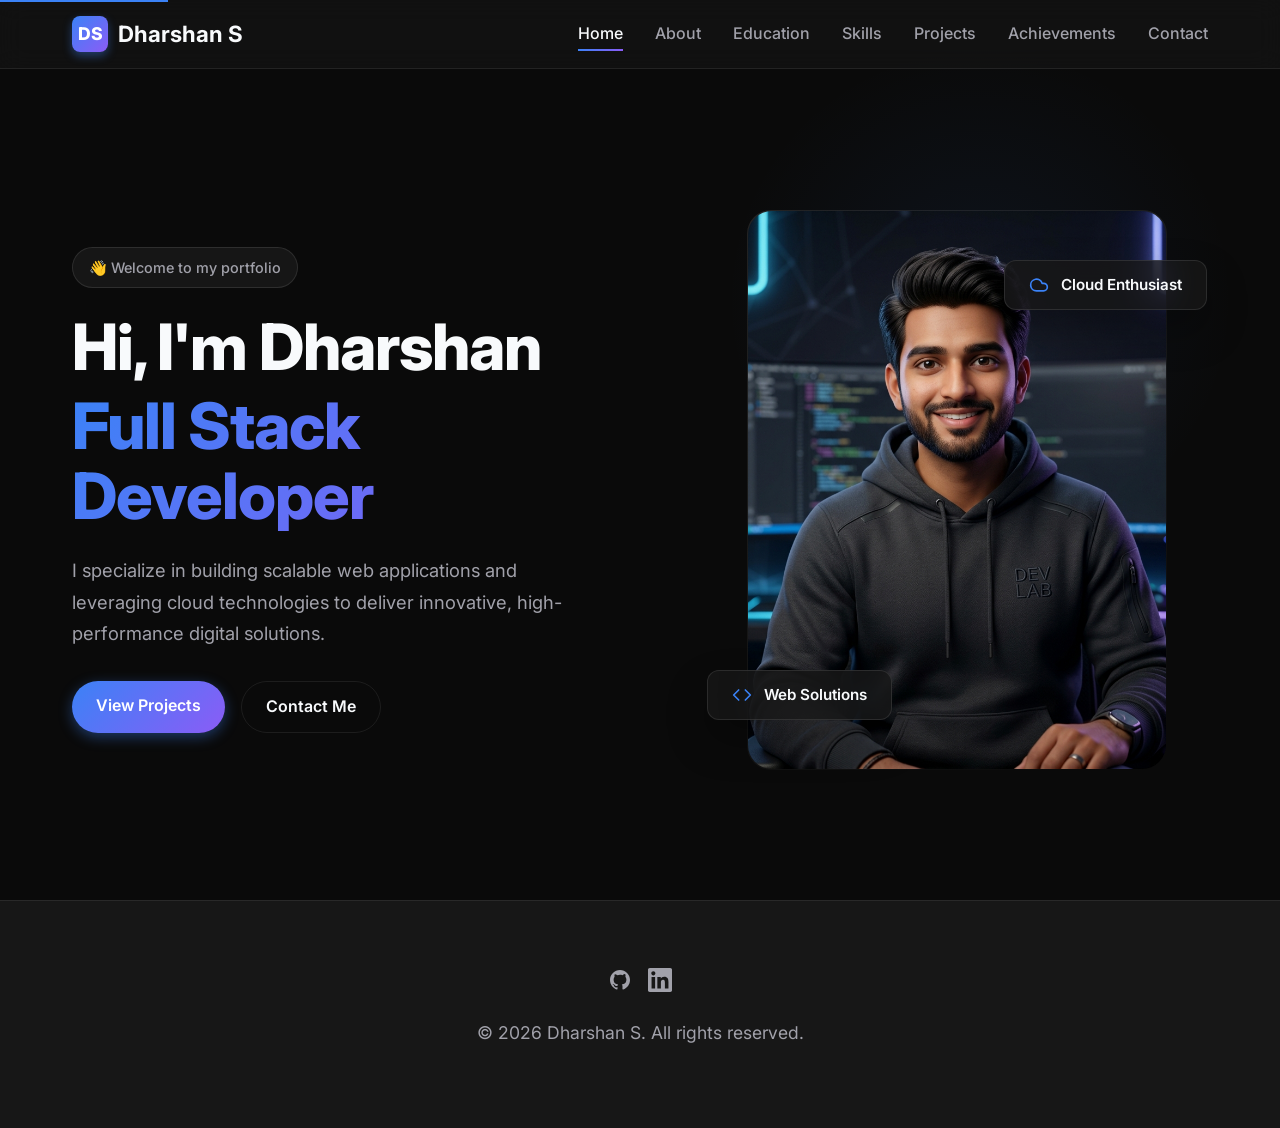
==== index.html @ 4e3e6ae3 "Initial commit - contact page fixed" ====
<!DOCTYPE html>
<html lang="en">
<head>
  <meta charset="UTF-8">
  <meta name="viewport" content="width=device-width, initial-scale=1.0">
  <title>Dharshan S | Full Stack Developer</title>
  <meta name="description" content="Portfolio of Dharshan S, an aspiring Full Stack Developer and Cloud Computing Enthusiast passionate about building scalable web applications.">
  <meta name="keywords" content="Dharshan S, Full Stack Developer, Cloud Computing, Portfolio, Web Developer">
  <meta property="og:title" content="Dharshan S - Full Stack Developer">
  <meta property="og:description" content="Portfolio of Dharshan S, an aspiring Full Stack Developer and Cloud Computing Enthusiast.">
  <meta property="og:type" content="website">
  <meta name="twitter:card" content="summary_large_image">
  <link rel="canonical" href="https://yourdomain.com/">
  
  <link rel="preconnect" href="https://fonts.googleapis.com">
  <link rel="preconnect" href="https://fonts.gstatic.com" crossorigin>
  <link href="https://fonts.googleapis.com/css2?family=Inter:wght@400;500;600;700;800&display=swap" rel="stylesheet">
  
  <link rel="stylesheet" href="css/variables.css">
  <link rel="stylesheet" href="css/global.css">
  <link rel="stylesheet" href="css/components.css">
  <link rel="stylesheet" href="css/animations.css">
  
  <script type="application/ld+json">
  {
    "@context": "https://schema.org/",
    "@type": "Person",
    "name": "Dharshan S",
    "jobTitle": "Aspiring Full Stack Developer",
    "url": "https://yourdomain.com"
  }
  </script>

  <style>
    /* Professional Clean Hero Layout */
    .hero-professional {
      min-height: 100vh;
      display: flex;
      align-items: center;
      padding-top: 80px;
      position: relative;
      overflow: hidden;
      background-color: var(--bg-primary);
    }

    /* Subtle background accent */
    .hero-bg-accent {
      position: absolute;
      top: 0; right: 0;
      width: 600px; height: 600px;
      background: radial-gradient(circle, rgba(59,130,246,0.08) 0%, transparent 60%);
      z-index: 0;
      pointer-events: none;
    }

    .hero-grid {
      display: grid;
      grid-template-columns: 1.1fr 1fr;
      gap: 80px;
      align-items: center;
      z-index: 1;
      position: relative;
    }

    /* Left Side: Text Content */
    .hero-text-content {
      max-width: 600px;
    }

    .greeting-badge {
      display: inline-flex;
      align-items: center;
      background: rgba(255, 255, 255, 0.05);
      border: 1px solid rgba(255, 255, 255, 0.1);
      padding: 8px 16px;
      border-radius: 100px;
      font-size: 0.9rem;
      font-weight: 500;
      color: var(--text-secondary);
      margin-bottom: 24px;
    }

    .main-title {
      font-size: clamp(2.5rem, 5vw, 4.2rem);
      font-weight: 800;
      line-height: 1.1;
      color: var(--text-primary);
      margin-bottom: 24px;
      letter-spacing: -1px;
    }

    .main-title .accent-text {
      display: block;
      background: var(--accent-gradient);
      -webkit-background-clip: text;
      -webkit-text-fill-color: transparent;
      margin-top: 8px;
    }

    .description {
      font-size: 1.15rem;
      color: var(--text-secondary);
      line-height: 1.7;
      margin-bottom: 32px;
      max-width: 520px;
    }

    .action-buttons {
      display: flex;
      gap: 16px;
    }

    /* Right Side: Image Content */
    .hero-image-content {
      position: relative;
      display: flex;
      justify-content: center;
      align-items: center;
    }

    .image-wrapper {
      position: relative;
      width: 100%;
      max-width: 420px;
      aspect-ratio: 3/4;
      border-radius: 24px;
      background: linear-gradient(145deg, rgba(255,255,255,0.1), rgba(0,0,0,0));
      padding: 1px; /* Gradient border hack */
    }

    .hero-profile-img {
      width: 100%;
      height: 100%;
      object-fit: cover;
      border-radius: 24px;
      background: var(--bg-tertiary);
    }

    /* Floating informative badges */
    .floating-badge {
      position: absolute;
      background: rgba(23, 23, 23, 0.8);
      backdrop-filter: blur(16px);
      -webkit-backdrop-filter: blur(16px);
      border: 1px solid rgba(255, 255, 255, 0.1);
      padding: 12px 24px;
      border-radius: 12px;
      display: flex;
      align-items: center;
      gap: 12px;
      font-weight: 600;
      font-size: 0.95rem;
      color: var(--text-primary);
      box-shadow: 0 20px 40px rgba(0,0,0,0.3);
      white-space: nowrap;
    }

    .floating-badge.top-right {
      top: 50px;
      right: -40px;
      animation: float 6s ease-in-out infinite;
    }

    .floating-badge.bottom-left {
      bottom: 50px;
      left: -40px;
      animation: float 6s ease-in-out infinite reverse;
    }

    .floating-badge svg {
      width: 20px; height: 20px;
      color: var(--accent-color);
    }

    @keyframes float {
      0%, 100% { transform: translateY(0); }
      50% { transform: translateY(-15px); }
    }

    @media (max-width: 992px) {
      .hero-grid {
        grid-template-columns: 1fr;
        text-align: center;
        gap: 60px;
        padding-top: 40px;
      }
      .hero-text-content {
        margin: 0 auto;
      }
      .description {
        margin: 0 auto 32px;
      }
      .action-buttons {
        justify-content: center;
      }
      .floating-badge.top-right { right: 10px; }
      .floating-badge.bottom-left { left: 10px; }
    }

    @media (max-width: 768px) {
      .action-buttons { flex-direction: column; }
      .action-buttons .btn { width: 100%; text-align: center; }
      .floating-badge { display: none; /* Hide on mobile to prevent clipping */ }
    }
  </style>
</head>
<body>

  <a href="#main-content" class="skip-link">Skip to main content</a>

  <header class="navbar">
    <div class="container">
      <a href="index.html" class="logo"><span class="logo-mark">DS</span> Dharshan S</a>
      
      <button class="mobile-menu-btn" aria-label="Toggle navigation" aria-expanded="false">
        ☰
      </button>

      <nav class="nav-links" aria-label="Primary navigation">
        <a href="index.html" class="active" aria-current="page">Home</a>
        <a href="about.html">About</a>
        <a href="education.html">Education</a>
        <a href="skills.html">Skills</a>
        <a href="projects.html">Projects</a>
        <a href="achievements.html">Achievements</a>
        <a href="contact.html">Contact</a>
      </nav>
    </div>
  </header>

  <main id="main-content">
    <section class="hero-professional">
      <div class="hero-bg-accent"></div>
      
      <div class="container hero-grid">
        
        <!-- Text Content -->
        <div class="hero-text-content reveal active">
          <span class="greeting-badge">👋 Welcome to my portfolio</span>
          
          <h1 class="main-title">
            Hi, I'm Dharshan
            <span class="accent-text">Full Stack Developer</span>
          </h1>
          
          <p class="description">
            I specialize in building scalable web applications and leveraging cloud technologies to deliver innovative, high-performance digital solutions.
          </p>
          
          <div class="action-buttons">
            <a href="projects.html" class="btn btn-primary">View Projects</a>
            <a href="contact.html" class="btn btn-outline">Contact Me</a>
          </div>
        </div>

        <!-- Image Content -->
        <div class="hero-image-content reveal delay-200 active">
          <div class="image-wrapper">
            <img src="assets/images/dharshan.png" alt="Dharshan S" class="hero-profile-img">
            
            <div class="floating-badge top-right">
              <svg viewBox="0 0 24 24" fill="none" stroke="currentColor" stroke-width="2" stroke-linecap="round" stroke-linejoin="round">
                <path d="M17.5 19H9a7 7 0 1 1 6.71-9h1.79a4.5 4.5 0 1 1 0 9Z"></path>
              </svg>
              Cloud Enthusiast
            </div>
            
            <div class="floating-badge bottom-left">
              <svg viewBox="0 0 24 24" fill="none" stroke="currentColor" stroke-width="2" stroke-linecap="round" stroke-linejoin="round">
                <polyline points="16 18 22 12 16 6"></polyline>
                <polyline points="8 6 2 12 8 18"></polyline>
              </svg>
              Web Solutions
            </div>
          </div>
        </div>

      </div>
    </section>
  </main>

  <footer class="footer">
    <div class="container footer-content">
      <div class="social-links">
        <a href="https://github.com/dharshansundaram28-png" target="_blank" rel="noopener noreferrer" aria-label="GitHub Profile">
          <svg width="24" height="24" viewBox="0 0 24 24" fill="currentColor" xmlns="http://www.w3.org/2000/svg">
            <path fill-rule="evenodd" clip-rule="evenodd" d="M12 2C6.477 2 2 6.477 2 12c0 4.42 2.865 8.166 6.839 9.489.5.092.682-.217.682-.482 0-.237-.008-.866-.013-1.7-2.782.603-3.369-1.34-3.369-1.34-.454-1.156-1.11-1.462-1.11-1.462-.908-.62.069-.608.069-.608 1.003.07 1.531 1.03 1.531 1.03.892 1.529 2.341 1.087 2.91.831.092-.646.35-1.086.636-1.336-2.22-.253-4.555-1.11-4.555-4.943 0-1.091.39-1.984 1.029-2.683-.103-.253-.446-1.27.098-2.647 0 0 .84-.269 2.75 1.025A9.578 9.578 0 0112 6.836c.85.004 1.705.114 2.504.336 1.909-1.294 2.747-1.025 2.747-1.025.546 1.377.203 2.394.1 2.647.64.699 1.028 1.592 1.028 2.683 0 3.842-2.339 4.687-4.566 4.935.359.309.678.919.678 1.852 0 1.336-.012 2.415-.012 2.743 0 .267.18.578.688.48C19.138 20.161 22 16.418 22 12c0-5.523-4.477-10-10-10z" />
          </svg>
        </a>
        <a href="https://linkedin.com/in/dharshan-s" target="_blank" rel="noopener noreferrer" aria-label="LinkedIn Profile">
          <svg width="24" height="24" viewBox="0 0 24 24" fill="currentColor" xmlns="http://www.w3.org/2000/svg">
            <path d="M20.447 20.452h-3.554v-5.569c0-1.328-.027-3.037-1.852-3.037-1.853 0-2.136 1.445-2.136 2.939v5.667H9.351V9h3.414v1.561h.046c.477-.9 1.637-1.85 3.37-1.85 3.601 0 4.267 2.37 4.267 5.455v6.286zM5.337 7.433c-1.144 0-2.063-.926-2.063-2.065 0-1.138.92-2.063 2.063-2.063 1.14 0 2.064.925 2.064 2.063 0 1.139-.924 2.065-2.064 2.065zm1.782 13.019H3.555V9h3.564v11.452zM22.225 0H1.771C.792 0 0 .774 0 1.729v20.542C0 23.227.792 24 1.771 24h20.451C23.2 24 24 23.227 24 22.271V1.729C24 .774 23.2 0 22.222 0h.003z"/>
          </svg>
        </a>
      </div>
      <p>&copy; 2026 Dharshan S. All rights reserved.</p>
    </div>
  </footer>

  <script src="js/main.js"></script>
</body>
</html>
---- css/variables.css ----
:root {
  /* Colors */
  --bg-primary: #0a0a0a;
  --bg-secondary: #171717;
  --bg-tertiary: #262626;
  --text-primary: #f8fafc;
  --text-secondary: #a1a1aa;
  
  /* Accents / Gradients */
  --accent-color: #3b82f6; /* Blue */
  --accent-gradient: linear-gradient(135deg, #3b82f6, #8b5cf6); /* Blue to Purple */
  
  /* Glassmorphism */
  --glass-bg: rgba(23, 23, 23, 0.6);
  --glass-border: rgba(255, 255, 255, 0.08);
  --glass-blur: blur(12px);

  /* Typography */
  --font-primary: 'Inter', system-ui, -apple-system, sans-serif;
  
  /* Spacing */
  --spacing-xs: 0.25rem;
  --spacing-sm: 0.5rem;
  --spacing-md: 1rem;
  --spacing-lg: 2rem;
  --spacing-xl: 4rem;
  --spacing-xxl: 8rem;

  /* Border Radius */
  --radius-sm: 4px;
  --radius-md: 8px;
  --radius-lg: 16px;
  --radius-full: 9999px;
  
  /* Transitions */
  --transition-fast: 0.2s ease;
  --transition-normal: 0.3s ease;
  --transition-slow: 0.5s ease;
}
---- css/global.css ----
*, *::before, *::after {
  box-sizing: border-box;
  margin: 0;
  padding: 0;
}

html {
  font-family: var(--font-primary);
  scroll-behavior: smooth;
  background-color: var(--bg-primary);
  color: var(--text-primary);
  line-height: 1.6;
}

body {
  min-height: 100vh;
  display: flex;
  flex-direction: column;
  overflow-x: hidden;
}

main {
  flex: 1;
  width: 100%;
}

h1, h2, h3, h4, h5, h6 {
  line-height: 1.2;
  font-weight: 700;
  margin-bottom: var(--spacing-sm);
  color: var(--text-primary);
}

h1 { font-size: 3rem; }
h2 { font-size: 2.5rem; }
h3 { font-size: 2rem; }

p {
  color: var(--text-secondary);
  margin-bottom: var(--spacing-md);
  font-size: 1.1rem;
}

a {
  color: var(--accent-color);
  text-decoration: none;
  transition: color var(--transition-fast);
}

a:hover, a:focus {
  color: #60a5fa;
  outline: none;
}

a:focus-visible, button:focus-visible, input:focus-visible, textarea:focus-visible {
  outline: 2px solid var(--accent-color);
  outline-offset: 4px;
}

img {
  max-width: 100%;
  height: auto;
  display: block;
}

ul {
  list-style: none;
}

.container {
  max-width: 1200px;
  margin: 0 auto;
  padding: 0 var(--spacing-lg);
  width: 100%;
}

.section {
  padding: var(--spacing-xl) 0;
}

.section-header {
  text-align: center;
  margin-bottom: var(--spacing-xl);
}

.section-header h2 {
  font-size: 2.5rem;
  background: var(--accent-gradient);
  -webkit-background-clip: text;
  -webkit-text-fill-color: transparent;
  display: inline-block;
}

.visually-hidden {
  position: absolute;
  width: 1px;
  height: 1px;
  padding: 0;
  margin: -1px;
  overflow: hidden;
  clip: rect(0, 0, 0, 0);
  border: 0;
}

/* Accessibility: Skip to main content */
.skip-link {
  position: absolute;
  top: -40px;
  left: 0;
  background: var(--accent-color);
  color: #fff;
  padding: 8px;
  z-index: 1000;
  transition: top 0.2s ease;
}

.skip-link:focus {
  top: 0;
}

/* Responsive typography */
@media (max-width: 768px) {
  h1 { font-size: 2.5rem; }
  h2 { font-size: 2rem; }
  h3 { font-size: 1.5rem; }
  .section { padding: var(--spacing-lg) 0; }
}
---- css/components.css ----
/* Navbar */
.navbar {
  position: fixed;
  top: 0;
  left: 0;
  width: 100%;
  padding: var(--spacing-md) 0;
  background: var(--glass-bg);
  backdrop-filter: var(--glass-blur);
  -webkit-backdrop-filter: var(--glass-blur);
  border-bottom: 1px solid var(--glass-border);
  z-index: 100;
  transition: padding var(--transition-fast);
}

.navbar .container {
  display: flex;
  justify-content: space-between;
  align-items: center;
}

.logo {
  display: flex;
  align-items: center;
  gap: 10px;
  font-size: 1.4rem;
  font-weight: 700;
  color: var(--text-primary);
  text-decoration: none;
}

.logo-mark {
  background: var(--accent-gradient);
  color: #fff;
  width: 36px;
  height: 36px;
  display: flex;
  align-items: center;
  justify-content: center;
  border-radius: 8px;
  font-size: 1.1rem;
  font-weight: 800;
  letter-spacing: 0;
  box-shadow: 0 4px 10px rgba(59, 130, 246, 0.4);
}

.nav-links {
  display: flex;
  gap: var(--spacing-lg);
}

.nav-links a {
  color: var(--text-secondary);
  font-weight: 500;
  position: relative;
}

.nav-links a::after {
  content: '';
  position: absolute;
  width: 0;
  height: 2px;
  bottom: -4px;
  left: 0;
  background: var(--accent-gradient);
  transition: width var(--transition-fast);
}

.nav-links a:hover,
.nav-links a.active {
  color: var(--text-primary);
}

.nav-links a:hover::after,
.nav-links a.active::after {
  width: 100%;
}

.mobile-menu-btn {
  display: none;
  background: none;
  border: none;
  color: var(--text-primary);
  font-size: 1.5rem;
  cursor: pointer;
}

/* Buttons */
.btn {
  display: inline-block;
  padding: 0.75rem 1.5rem;
  border-radius: var(--radius-full);
  font-weight: 600;
  text-align: center;
  cursor: pointer;
  transition: all var(--transition-fast);
  border: none;
  font-size: 1rem;
}

.btn-primary {
  background: var(--accent-gradient);
  color: #fff;
  box-shadow: 0 4px 14px rgba(59, 130, 246, 0.4);
}

.btn-primary:hover {
  transform: translateY(-2px);
  box-shadow: 0 6px 20px rgba(59, 130, 246, 0.6);
  color: #fff;
}

.btn-outline {
  background: transparent;
  color: var(--text-primary);
  border: 1px solid var(--glass-border);
}

.btn-outline:hover {
  background: var(--glass-bg);
  border-color: var(--text-secondary);
}

/* Cards */
.card {
  background: var(--bg-secondary);
  border: 1px solid var(--glass-border);
  border-radius: var(--radius-lg);
  padding: var(--spacing-lg);
  transition: transform var(--transition-normal), box-shadow var(--transition-normal);
}

.card:hover {
  transform: translateY(-5px);
  box-shadow: 0 10px 30px rgba(0, 0, 0, 0.5);
  border-color: rgba(255, 255, 255, 0.15);
}

/* Footer */
.footer {
  background: var(--bg-secondary);
  padding: var(--spacing-xl) 0;
  margin-top: auto;
  border-top: 1px solid var(--glass-border);
}

.footer-content {
  text-align: center;
}

.social-links {
  display: flex;
  justify-content: center;
  gap: var(--spacing-md);
  margin-bottom: var(--spacing-md);
}

.social-links a {
  font-size: 1.5rem;
  color: var(--text-secondary);
  transition: color var(--transition-fast), transform var(--transition-fast);
}

.social-links a:hover {
  color: var(--accent-color);
  transform: scale(1.1);
}

/* Responsive Navbar */
@media (max-width: 768px) {
  .mobile-menu-btn {
    display: block;
  }
  
  .nav-links {
    position: fixed;
    top: 70px;
    left: -100%;
    width: 100%;
    height: calc(100vh - 70px);
    background: var(--bg-primary);
    flex-direction: column;
    align-items: center;
    justify-content: center;
    gap: var(--spacing-xl);
    transition: left var(--transition-normal);
  }
  
  .nav-links.active {
    left: 0;
  }
}
---- css/animations.css ----
/* Keyframes for reveal animations */
@keyframes fadeInUp {
  from {
    opacity: 0;
    transform: translateY(30px);
  }
  to {
    opacity: 1;
    transform: translateY(0);
  }
}

@keyframes fadeInLeft {
  from {
    opacity: 0;
    transform: translateX(-30px);
  }
  to {
    opacity: 1;
    transform: translateX(0);
  }
}

@keyframes fadeInRight {
  from {
    opacity: 0;
    transform: translateX(30px);
  }
  to {
    opacity: 1;
    transform: translateX(0);
  }
}

@keyframes scaleIn {
  from {
    opacity: 0;
    transform: scale(0.9);
  }
  to {
    opacity: 1;
    transform: scale(1);
  }
}

/* Animation utility classes to be triggered by JS IntersectionObserver */
.reveal {
  opacity: 0;
  visibility: hidden;
}

.reveal.active {
  visibility: visible;
  animation: fadeInUp 0.8s cubic-bezier(0.16, 1, 0.3, 1) forwards;
}

.reveal-left.active {
  visibility: visible;
  animation: fadeInLeft 0.8s cubic-bezier(0.16, 1, 0.3, 1) forwards;
}

.reveal-right.active {
  visibility: visible;
  animation: fadeInRight 0.8s cubic-bezier(0.16, 1, 0.3, 1) forwards;
}

.reveal-scale.active {
  visibility: visible;
  animation: scaleIn 0.8s cubic-bezier(0.16, 1, 0.3, 1) forwards;
}

/* Delay modifiers */
.delay-100.active { animation-delay: 100ms; }
.delay-200.active { animation-delay: 200ms; }
.delay-300.active { animation-delay: 300ms; }
.delay-400.active { animation-delay: 400ms; }

/* Continuous animations */
@keyframes float {
  0% { transform: translateY(0px); }
  50% { transform: translateY(-10px); }
  100% { transform: translateY(0px); }
}

.floating {
  animation: float 4s ease-in-out infinite;
}

@keyframes pulse-glow {
  0% { box-shadow: 0 0 0 0 rgba(59, 130, 246, 0.4); }
  70% { box-shadow: 0 0 0 15px rgba(59, 130, 246, 0); }
  100% { box-shadow: 0 0 0 0 rgba(59, 130, 246, 0); }
}
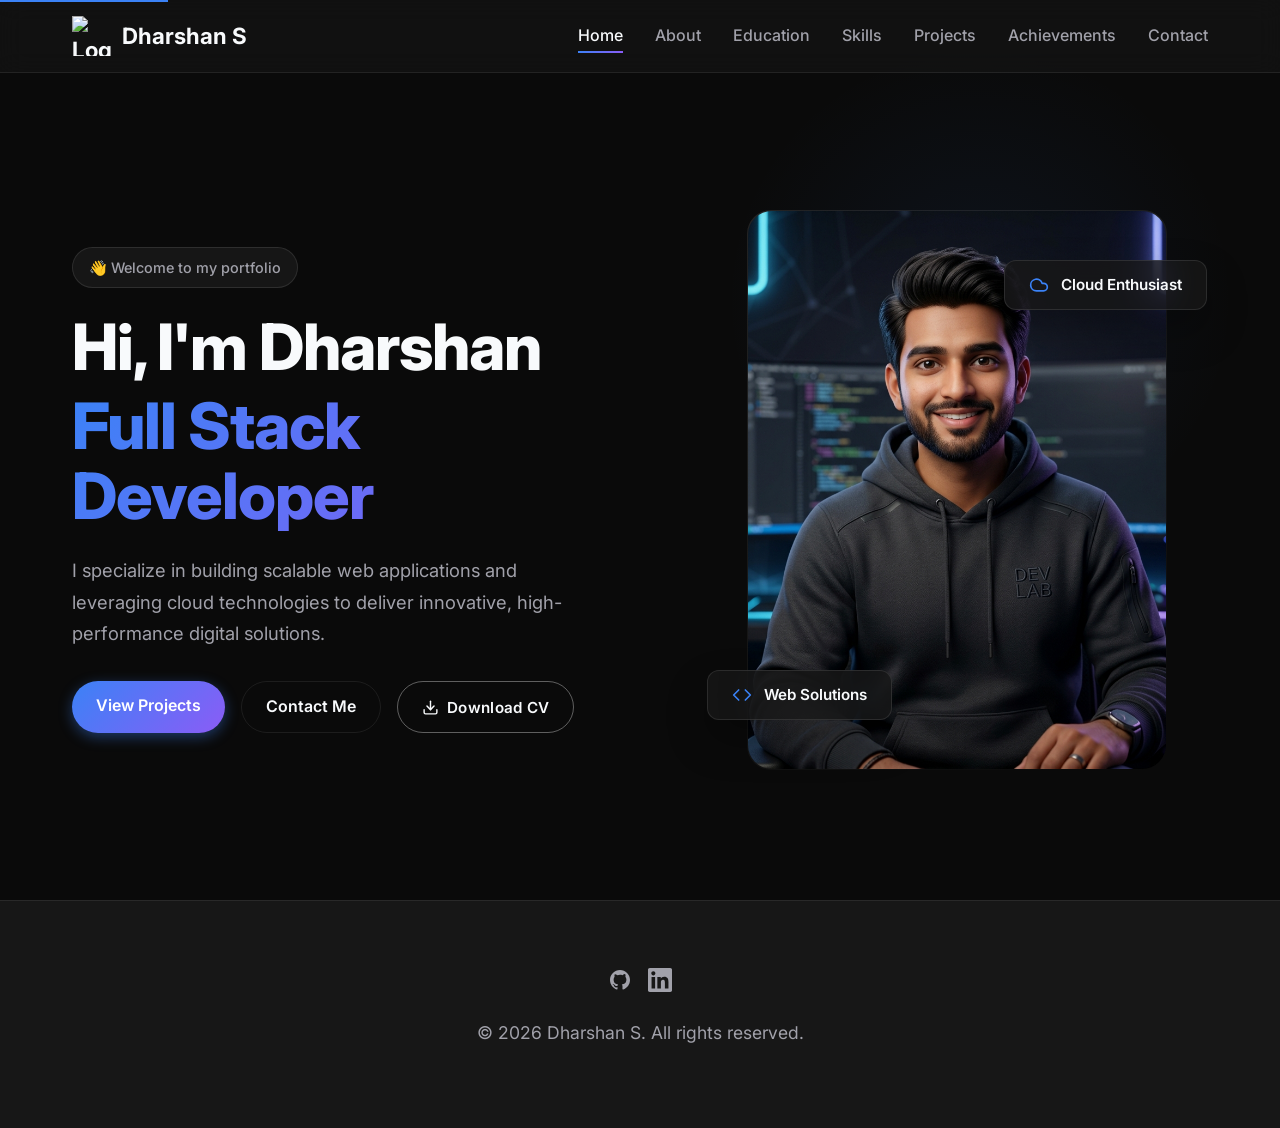
==== commit 0420b4e9: "Updated project files and styles" ====
--- a/index.html
+++ b/index.html
@@ -1,26 +1,29 @@
 <!DOCTYPE html>
 <html lang="en">
+
 <head>
   <meta charset="UTF-8">
   <meta name="viewport" content="width=device-width, initial-scale=1.0">
   <title>Dharshan S | Full Stack Developer</title>
-  <meta name="description" content="Portfolio of Dharshan S, an aspiring Full Stack Developer and Cloud Computing Enthusiast passionate about building scalable web applications.">
+  <meta name="description"
+    content="Portfolio of Dharshan S, an aspiring Full Stack Developer and Cloud Computing Enthusiast passionate about building scalable web applications.">
   <meta name="keywords" content="Dharshan S, Full Stack Developer, Cloud Computing, Portfolio, Web Developer">
   <meta property="og:title" content="Dharshan S - Full Stack Developer">
-  <meta property="og:description" content="Portfolio of Dharshan S, an aspiring Full Stack Developer and Cloud Computing Enthusiast.">
+  <meta property="og:description"
+    content="Portfolio of Dharshan S, an aspiring Full Stack Developer and Cloud Computing Enthusiast.">
   <meta property="og:type" content="website">
   <meta name="twitter:card" content="summary_large_image">
   <link rel="canonical" href="https://yourdomain.com/">
-  
+
   <link rel="preconnect" href="https://fonts.googleapis.com">
   <link rel="preconnect" href="https://fonts.gstatic.com" crossorigin>
   <link href="https://fonts.googleapis.com/css2?family=Inter:wght@400;500;600;700;800&display=swap" rel="stylesheet">
-  
+
   <link rel="stylesheet" href="css/variables.css">
   <link rel="stylesheet" href="css/global.css">
   <link rel="stylesheet" href="css/components.css">
   <link rel="stylesheet" href="css/animations.css">
-  
+
   <script type="application/ld+json">
   {
     "@context": "https://schema.org/",
@@ -46,9 +49,11 @@
     /* Subtle background accent */
     .hero-bg-accent {
       position: absolute;
-      top: 0; right: 0;
-      width: 600px; height: 600px;
-      background: radial-gradient(circle, rgba(59,130,246,0.08) 0%, transparent 60%);
+      top: 0;
+      right: 0;
+      width: 600px;
+      height: 600px;
+      background: radial-gradient(circle, rgba(59, 130, 246, 0.08) 0%, transparent 60%);
       z-index: 0;
       pointer-events: none;
     }
@@ -108,6 +113,43 @@
     .action-buttons {
       display: flex;
       gap: 16px;
+      flex-wrap: wrap;
+    }
+
+    .btn-download {
+      display: inline-flex;
+      align-items: center;
+      gap: 8px;
+      padding: 12px 24px;
+      background: transparent;
+      border: 1.5px solid rgba(255, 255, 255, 0.35);
+      border-radius: 100px;
+      color: var(--text-primary);
+      font-family: var(--font-primary);
+      font-size: 0.95rem;
+      font-weight: 600;
+      text-decoration: none;
+      cursor: pointer;
+      transition: all 0.3s ease;
+      letter-spacing: 0.3px;
+    }
+
+    .btn-download:hover {
+      background: rgba(255, 255, 255, 0.08);
+      border-color: rgba(255, 255, 255, 0.7);
+      transform: translateY(-2px);
+      box-shadow: 0 8px 24px rgba(0, 0, 0, 0.3);
+    }
+
+    .btn-download svg {
+      width: 17px;
+      height: 17px;
+      flex-shrink: 0;
+      transition: transform 0.3s ease;
+    }
+
+    .btn-download:hover svg {
+      transform: translateY(2px);
     }
 
     /* Right Side: Image Content */
@@ -124,8 +166,9 @@
       max-width: 420px;
       aspect-ratio: 3/4;
       border-radius: 24px;
-      background: linear-gradient(145deg, rgba(255,255,255,0.1), rgba(0,0,0,0));
-      padding: 1px; /* Gradient border hack */
+      background: linear-gradient(145deg, rgba(255, 255, 255, 0.1), rgba(0, 0, 0, 0));
+      padding: 1px;
+      /* Gradient border hack */
     }
 
     .hero-profile-img {
@@ -151,7 +194,7 @@
       font-weight: 600;
       font-size: 0.95rem;
       color: var(--text-primary);
-      box-shadow: 0 20px 40px rgba(0,0,0,0.3);
+      box-shadow: 0 20px 40px rgba(0, 0, 0, 0.3);
       white-space: nowrap;
     }
 
@@ -168,13 +211,21 @@
     }
 
     .floating-badge svg {
-      width: 20px; height: 20px;
+      width: 20px;
+      height: 20px;
       color: var(--accent-color);
     }
 
     @keyframes float {
-      0%, 100% { transform: translateY(0); }
-      50% { transform: translateY(-15px); }
+
+      0%,
+      100% {
+        transform: translateY(0);
+      }
+
+      50% {
+        transform: translateY(-15px);
+      }
     }
 
     @media (max-width: 992px) {
@@ -184,34 +235,56 @@
         gap: 60px;
         padding-top: 40px;
       }
+
       .hero-text-content {
         margin: 0 auto;
       }
+
       .description {
         margin: 0 auto 32px;
       }
+
       .action-buttons {
         justify-content: center;
       }
-      .floating-badge.top-right { right: 10px; }
-      .floating-badge.bottom-left { left: 10px; }
+
+      .floating-badge.top-right {
+        right: 10px;
+      }
+
+      .floating-badge.bottom-left {
+        left: 10px;
+      }
     }
 
     @media (max-width: 768px) {
-      .action-buttons { flex-direction: column; }
-      .action-buttons .btn { width: 100%; text-align: center; }
-      .floating-badge { display: none; /* Hide on mobile to prevent clipping */ }
+      .action-buttons {
+        flex-direction: column;
+      }
+
+      .action-buttons .btn {
+        width: 100%;
+        text-align: center;
+      }
+
+      .floating-badge {
+        display: none;
+        /* Hide on mobile to prevent clipping */
+      }
     }
   </style>
 </head>
+
 <body>
 
   <a href="#main-content" class="skip-link">Skip to main content</a>
 
   <header class="navbar">
     <div class="container">
-      <a href="index.html" class="logo"><span class="logo-mark">DS</span> Dharshan S</a>
-      
+      <a href="index.html" class="logo"><img
+          src="https://static.vecteezy.com/system/resources/previews/019/514/643/original/letter-d-logo-design-for-business-and-company-identity-with-luxury-concept-free-vector.jpg"
+          style="width: 40px; height: 40px;" alt="Logo">Dharshan S</a>
+
       <button class="mobile-menu-btn" aria-label="Toggle navigation" aria-expanded="false">
         ☰
       </button>
@@ -231,25 +304,35 @@
   <main id="main-content">
     <section class="hero-professional">
       <div class="hero-bg-accent"></div>
-      
+
       <div class="container hero-grid">
-        
+
         <!-- Text Content -->
         <div class="hero-text-content reveal active">
           <span class="greeting-badge">👋 Welcome to my portfolio</span>
-          
+
           <h1 class="main-title">
             Hi, I'm Dharshan
             <span class="accent-text">Full Stack Developer</span>
           </h1>
-          
+
           <p class="description">
-            I specialize in building scalable web applications and leveraging cloud technologies to deliver innovative, high-performance digital solutions.
+            I specialize in building scalable web applications and leveraging cloud technologies to deliver innovative,
+            high-performance digital solutions.
           </p>
-          
-          <div class="action-buttons">
+
+          <div class="action-buttons" style="margin-top: 20px;">
             <a href="projects.html" class="btn btn-primary">View Projects</a>
             <a href="contact.html" class="btn btn-outline">Contact Me</a>
+            <button onclick="forceDownloadResume()" class="btn-download" id="download-resume-home">
+              <svg viewBox="0 0 24 24" fill="none" stroke="currentColor" stroke-width="2" stroke-linecap="round"
+                stroke-linejoin="round">
+                <path d="M21 15v4a2 2 0 0 1-2 2H5a2 2 0 0 1-2-2v-4" />
+                <polyline points="7 10 12 15 17 10" />
+                <line x1="12" y1="15" x2="12" y2="3" />
+              </svg>
+              Download CV
+            </button>
           </div>
         </div>
 
@@ -257,16 +340,18 @@
         <div class="hero-image-content reveal delay-200 active">
           <div class="image-wrapper">
             <img src="assets/images/dharshan.png" alt="Dharshan S" class="hero-profile-img">
-            
+
             <div class="floating-badge top-right">
-              <svg viewBox="0 0 24 24" fill="none" stroke="currentColor" stroke-width="2" stroke-linecap="round" stroke-linejoin="round">
+              <svg viewBox="0 0 24 24" fill="none" stroke="currentColor" stroke-width="2" stroke-linecap="round"
+                stroke-linejoin="round">
                 <path d="M17.5 19H9a7 7 0 1 1 6.71-9h1.79a4.5 4.5 0 1 1 0 9Z"></path>
               </svg>
               Cloud Enthusiast
             </div>
-            
+
             <div class="floating-badge bottom-left">
-              <svg viewBox="0 0 24 24" fill="none" stroke="currentColor" stroke-width="2" stroke-linecap="round" stroke-linejoin="round">
+              <svg viewBox="0 0 24 24" fill="none" stroke="currentColor" stroke-width="2" stroke-linecap="round"
+                stroke-linejoin="round">
                 <polyline points="16 18 22 12 16 6"></polyline>
                 <polyline points="8 6 2 12 8 18"></polyline>
               </svg>
@@ -282,14 +367,18 @@
   <footer class="footer">
     <div class="container footer-content">
       <div class="social-links">
-        <a href="https://github.com/dharshansundaram28-png" target="_blank" rel="noopener noreferrer" aria-label="GitHub Profile">
+        <a href="https://github.com/dharshansundaram28-png" target="_blank" rel="noopener noreferrer"
+          aria-label="GitHub Profile">
           <svg width="24" height="24" viewBox="0 0 24 24" fill="currentColor" xmlns="http://www.w3.org/2000/svg">
-            <path fill-rule="evenodd" clip-rule="evenodd" d="M12 2C6.477 2 2 6.477 2 12c0 4.42 2.865 8.166 6.839 9.489.5.092.682-.217.682-.482 0-.237-.008-.866-.013-1.7-2.782.603-3.369-1.34-3.369-1.34-.454-1.156-1.11-1.462-1.11-1.462-.908-.62.069-.608.069-.608 1.003.07 1.531 1.03 1.531 1.03.892 1.529 2.341 1.087 2.91.831.092-.646.35-1.086.636-1.336-2.22-.253-4.555-1.11-4.555-4.943 0-1.091.39-1.984 1.029-2.683-.103-.253-.446-1.27.098-2.647 0 0 .84-.269 2.75 1.025A9.578 9.578 0 0112 6.836c.85.004 1.705.114 2.504.336 1.909-1.294 2.747-1.025 2.747-1.025.546 1.377.203 2.394.1 2.647.64.699 1.028 1.592 1.028 2.683 0 3.842-2.339 4.687-4.566 4.935.359.309.678.919.678 1.852 0 1.336-.012 2.415-.012 2.743 0 .267.18.578.688.48C19.138 20.161 22 16.418 22 12c0-5.523-4.477-10-10-10z" />
+            <path fill-rule="evenodd" clip-rule="evenodd"
+              d="M12 2C6.477 2 2 6.477 2 12c0 4.42 2.865 8.166 6.839 9.489.5.092.682-.217.682-.482 0-.237-.008-.866-.013-1.7-2.782.603-3.369-1.34-3.369-1.34-.454-1.156-1.11-1.462-1.11-1.462-.908-.62.069-.608.069-.608 1.003.07 1.531 1.03 1.531 1.03.892 1.529 2.341 1.087 2.91.831.092-.646.35-1.086.636-1.336-2.22-.253-4.555-1.11-4.555-4.943 0-1.091.39-1.984 1.029-2.683-.103-.253-.446-1.27.098-2.647 0 0 .84-.269 2.75 1.025A9.578 9.578 0 0112 6.836c.85.004 1.705.114 2.504.336 1.909-1.294 2.747-1.025 2.747-1.025.546 1.377.203 2.394.1 2.647.64.699 1.028 1.592 1.028 2.683 0 3.842-2.339 4.687-4.566 4.935.359.309.678.919.678 1.852 0 1.336-.012 2.415-.012 2.743 0 .267.18.578.688.48C19.138 20.161 22 16.418 22 12c0-5.523-4.477-10-10-10z" />
           </svg>
         </a>
-        <a href="https://linkedin.com/in/dharshan-s" target="_blank" rel="noopener noreferrer" aria-label="LinkedIn Profile">
+        <a href="https://linkedin.com/in/dharshan-s" target="_blank" rel="noopener noreferrer"
+          aria-label="LinkedIn Profile">
           <svg width="24" height="24" viewBox="0 0 24 24" fill="currentColor" xmlns="http://www.w3.org/2000/svg">
-            <path d="M20.447 20.452h-3.554v-5.569c0-1.328-.027-3.037-1.852-3.037-1.853 0-2.136 1.445-2.136 2.939v5.667H9.351V9h3.414v1.561h.046c.477-.9 1.637-1.85 3.37-1.85 3.601 0 4.267 2.37 4.267 5.455v6.286zM5.337 7.433c-1.144 0-2.063-.926-2.063-2.065 0-1.138.92-2.063 2.063-2.063 1.14 0 2.064.925 2.064 2.063 0 1.139-.924 2.065-2.064 2.065zm1.782 13.019H3.555V9h3.564v11.452zM22.225 0H1.771C.792 0 0 .774 0 1.729v20.542C0 23.227.792 24 1.771 24h20.451C23.2 24 24 23.227 24 22.271V1.729C24 .774 23.2 0 22.222 0h.003z"/>
+            <path
+              d="M20.447 20.452h-3.554v-5.569c0-1.328-.027-3.037-1.852-3.037-1.853 0-2.136 1.445-2.136 2.939v5.667H9.351V9h3.414v1.561h.046c.477-.9 1.637-1.85 3.37-1.85 3.601 0 4.267 2.37 4.267 5.455v6.286zM5.337 7.433c-1.144 0-2.063-.926-2.063-2.065 0-1.138.92-2.063 2.063-2.063 1.14 0 2.064.925 2.064 2.063 0 1.139-.924 2.065-2.064 2.065zm1.782 13.019H3.555V9h3.564v11.452zM22.225 0H1.771C.792 0 0 .774 0 1.729v20.542C0 23.227.792 24 1.771 24h20.451C23.2 24 24 23.227 24 22.271V1.729C24 .774 23.2 0 22.222 0h.003z" />
           </svg>
         </a>
       </div>
@@ -298,5 +387,29 @@
   </footer>
 
   <script src="js/main.js"></script>
+  <script src="js/resume-data.js"></script>
+  <script>
+    function forceDownloadResume() {
+      const btn = document.getElementById('download-resume-home');
+      const originalHTML = btn.innerHTML;
+      btn.innerHTML = '⏳ Downloading...';
+      btn.disabled = true;
+
+      try {
+        const link = document.createElement('a');
+        link.href = 'data:application/pdf;base64,' + RESUME_B64;
+        link.download = 'Dharshan_Resume.pdf';
+        document.body.appendChild(link);
+        link.click();
+        document.body.removeChild(link);
+      } catch (err) {
+        alert('Download failed.');
+      }
+
+      btn.innerHTML = '✅ Downloaded!';
+      setTimeout(() => { btn.innerHTML = originalHTML; btn.disabled = false; }, 2500);
+    }
+  </script>
 </body>
-</html>
+
+</html>
--- a/css/components.css
+++ b/css/components.css
@@ -27,6 +27,12 @@
   font-weight: 700;
   color: var(--text-primary);
   text-decoration: none;
+}
+
+.logo-img {
+  width: 32px;
+  height: 32px;
+  object-fit: contain;
 }
 
 .logo-mark {
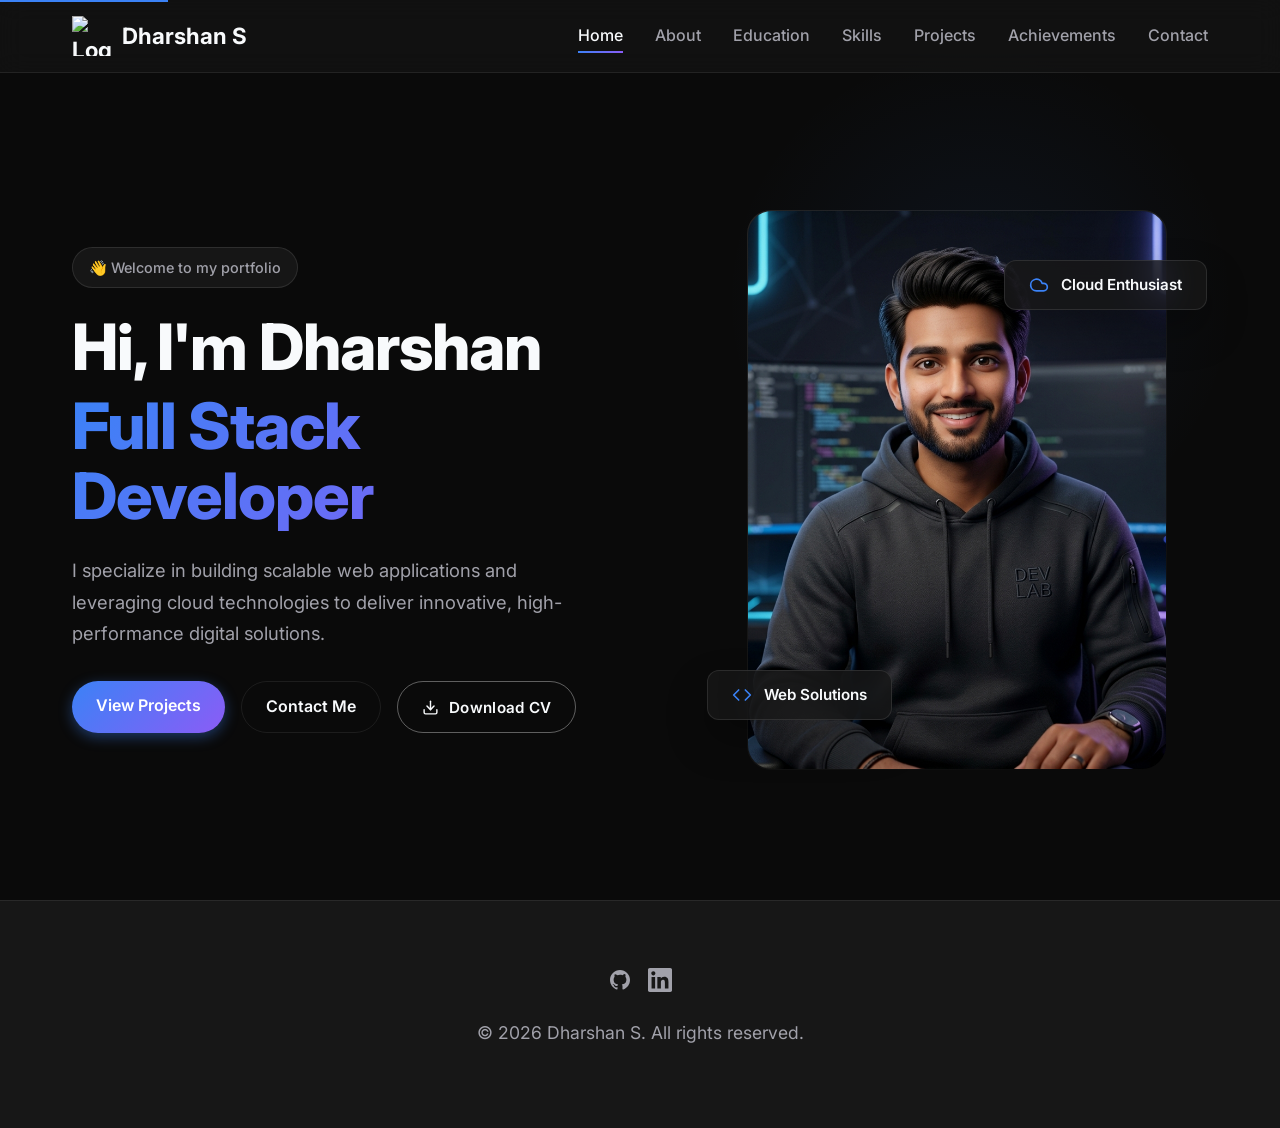
==== commit 43b72f9b: "Fix my download CV button alignment on mobile" ====
--- a/index.html
+++ b/index.html
@@ -116,10 +116,12 @@
       flex-wrap: wrap;
     }
 
+    /* FIXED: Better alignment for Icon and Text inside the button */
     .btn-download {
       display: inline-flex;
       align-items: center;
-      gap: 8px;
+      justify-content: center; /* Centers content horizontally on mobile width: 100% */
+      gap: 10px;
       padding: 12px 24px;
       background: transparent;
       border: 1.5px solid rgba(255, 255, 255, 0.35);
@@ -262,9 +264,9 @@
         flex-direction: column;
       }
 
-      .action-buttons .btn {
+      /* FIXED: Keeping download button layout consistent with other full-width buttons on mobile */
+      .action-buttons .btn, .action-buttons .btn-download {
         width: 100%;
-        text-align: center;
       }
 
       .floating-badge {
@@ -307,7 +309,6 @@
 
       <div class="container hero-grid">
 
-        <!-- Text Content -->
         <div class="hero-text-content reveal active">
           <span class="greeting-badge">👋 Welcome to my portfolio</span>
 
@@ -336,7 +337,6 @@
           </div>
         </div>
 
-        <!-- Image Content -->
         <div class="hero-image-content reveal delay-200 active">
           <div class="image-wrapper">
             <img src="assets/images/dharshan.png" alt="Dharshan S" class="hero-profile-img">
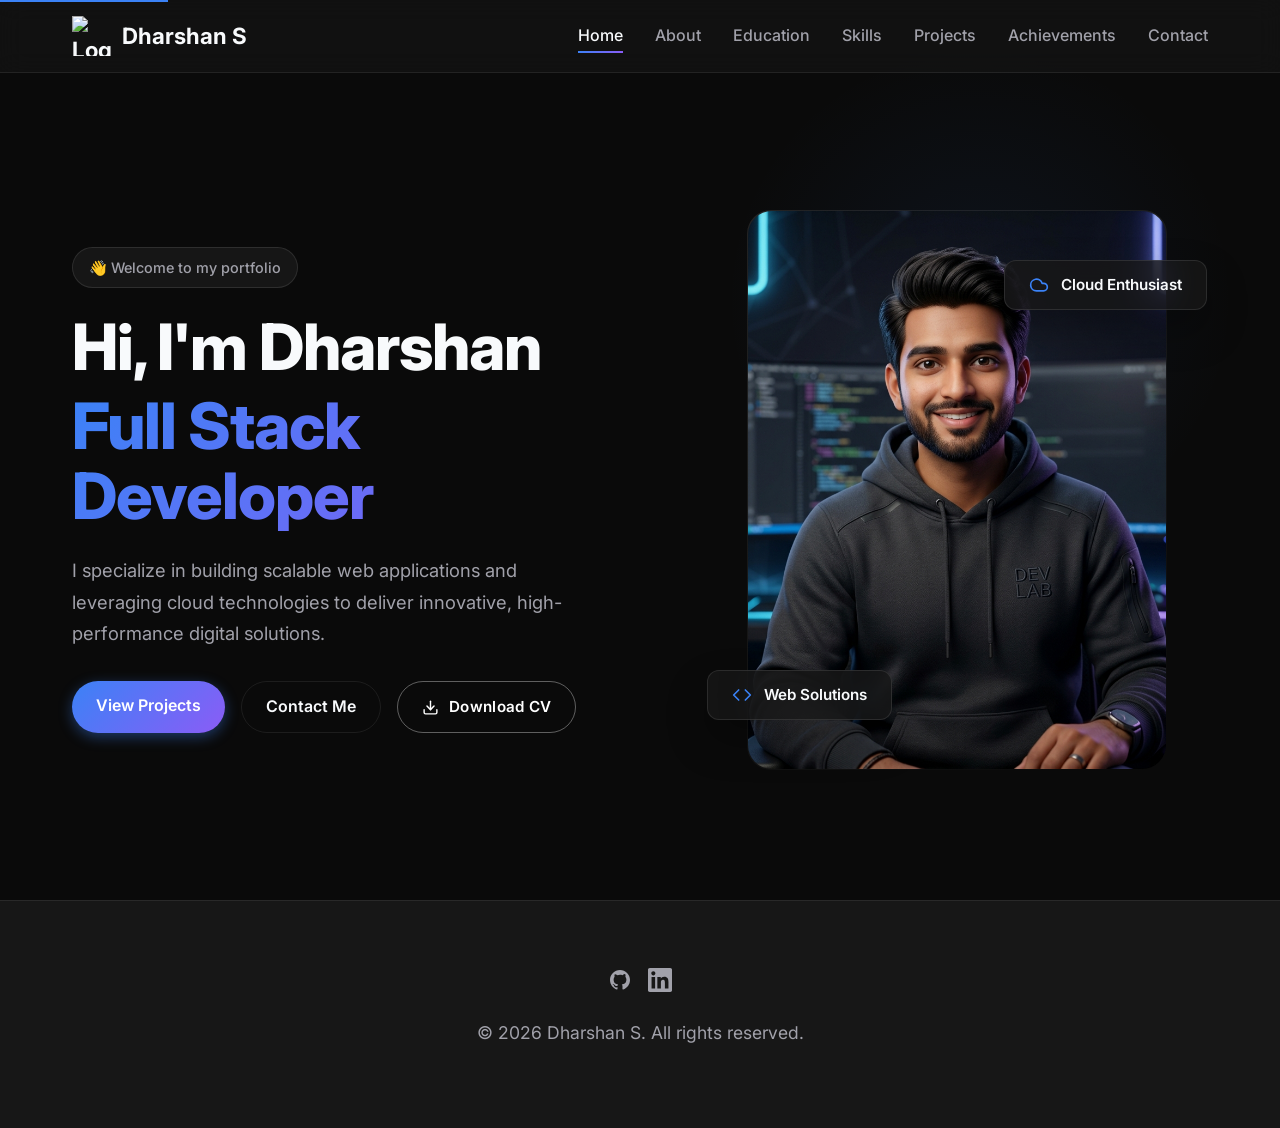
==== commit 683de1d7: "Final Absloute production ready code for download" ====
--- a/index.html
+++ b/index.html
@@ -325,15 +325,16 @@
           <div class="action-buttons" style="margin-top: 20px;">
             <a href="projects.html" class="btn btn-primary">View Projects</a>
             <a href="contact.html" class="btn btn-outline">Contact Me</a>
-            <button onclick="forceDownloadResume()" class="btn-download" id="download-resume-home">
-              <svg viewBox="0 0 24 24" fill="none" stroke="currentColor" stroke-width="2" stroke-linecap="round"
-                stroke-linejoin="round">
+            
+            <!-- FIXED: Fully optimized clean action link tag for JavaScript trigger -->
+            <a href="javascript:void(0)" onclick="forceDownloadResume()" class="btn-download" style="color: #ffffff !important;" id="download-resume-home">
+              <svg viewBox="0 0 24 24" fill="none" stroke="currentColor" stroke-width="2" stroke-linecap="round" stroke-linejoin="round">
                 <path d="M21 15v4a2 2 0 0 1-2 2H5a2 2 0 0 1-2-2v-4" />
                 <polyline points="7 10 12 15 17 10" />
                 <line x1="12" y1="15" x2="12" y2="3" />
               </svg>
               Download CV
-            </button>
+            </a> 
           </div>
         </div>
 
